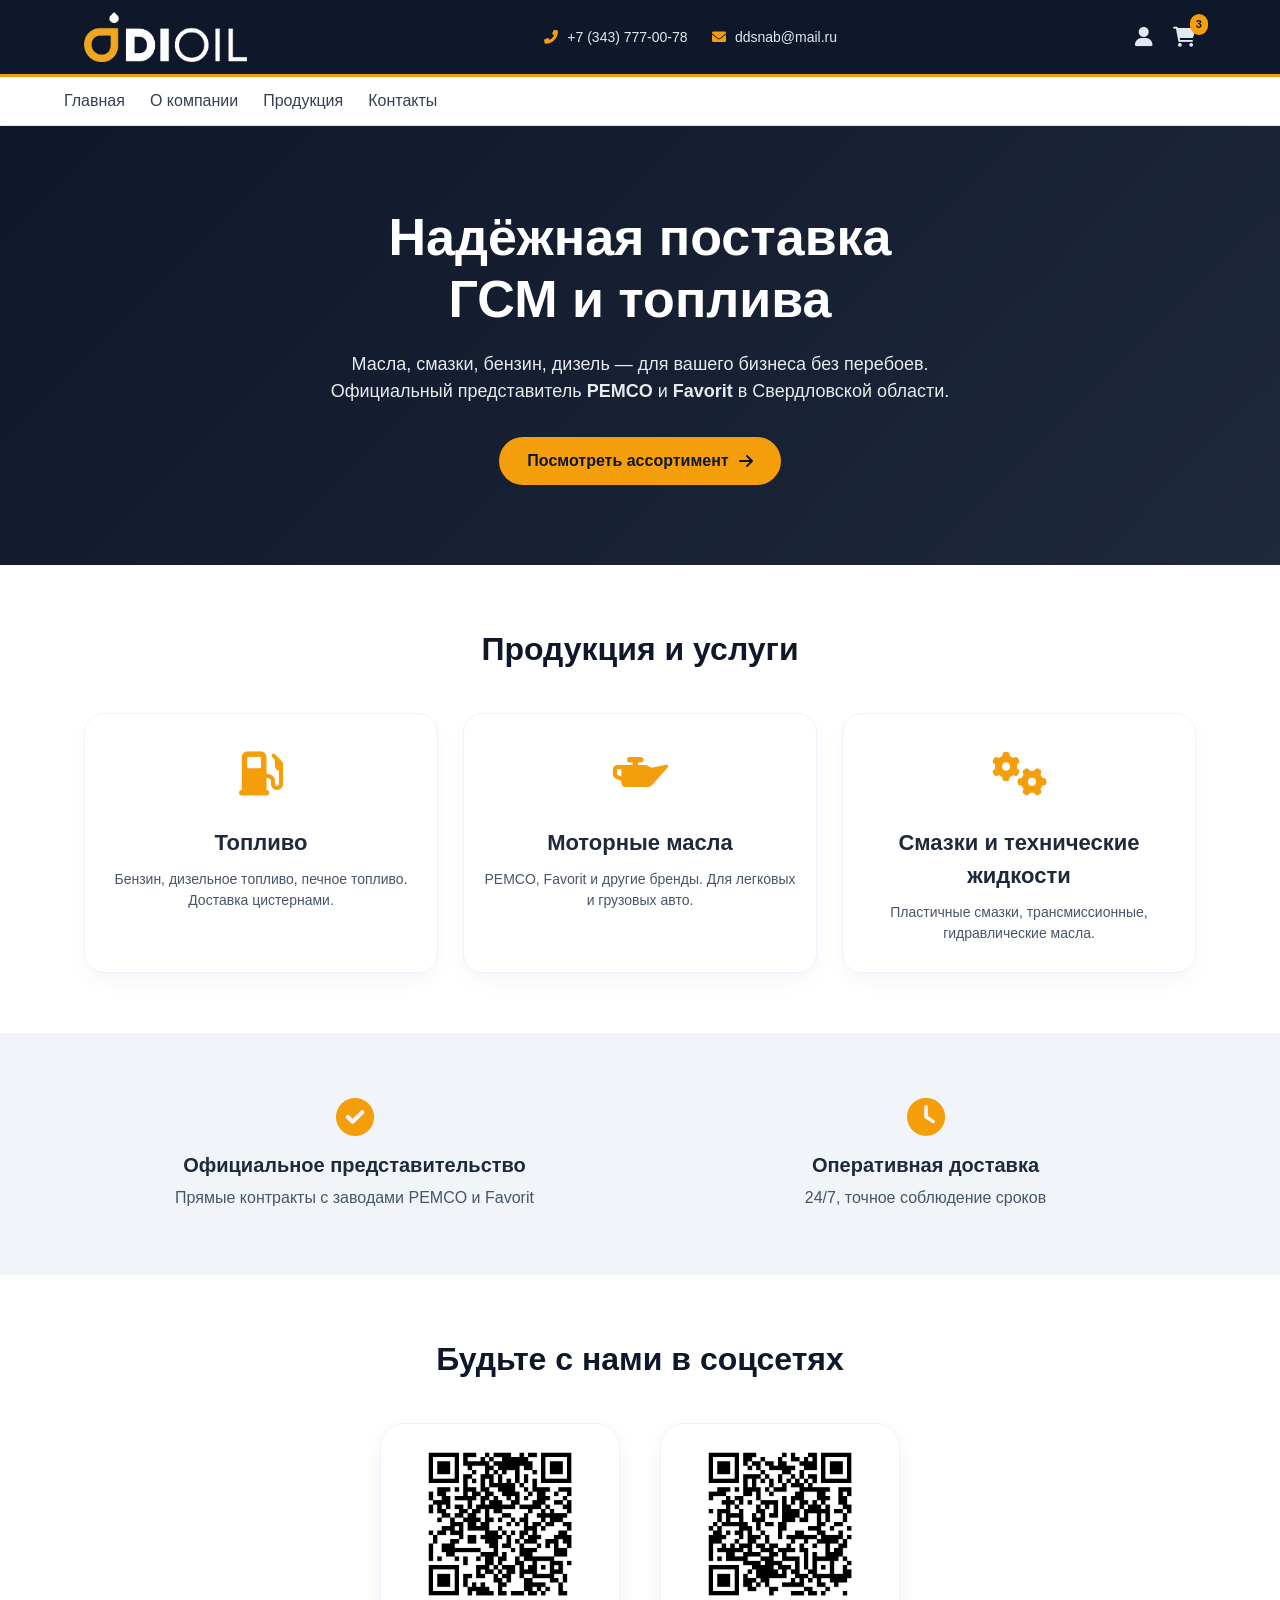
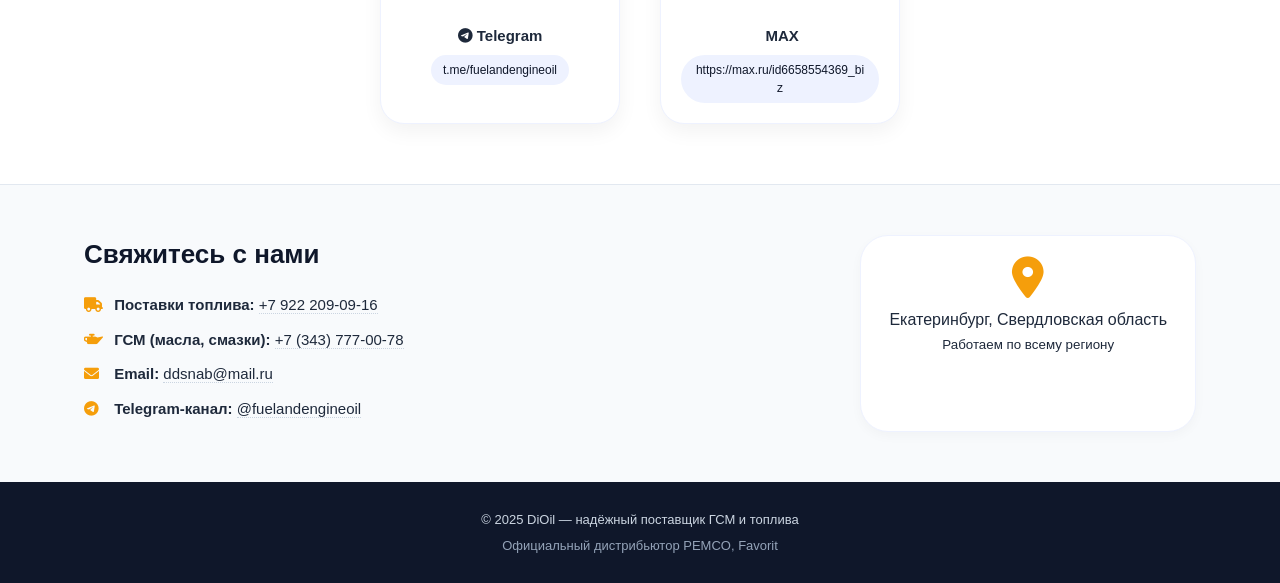
==== index.html @ 2f02ef15 "com" ====
<!DOCTYPE html>
<html lang="ru">
<head>
    <meta charset="UTF-8">
    <meta name="viewport" content="width=device-width, initial-scale=1.0">
    <title>DiOil | Поставка ГСМ и топлива</title>
    <!-- Шрифты и иконки (легковесные) -->

    <link rel="stylesheet" href="https://cdnjs.cloudflare.com/ajax/libs/font-awesome/6.0.0-beta3/css/all.min.css">
    <link rel="stylesheet" href="css/common.css">
    <link rel="stylesheet" href="css/index.css">
</head>
<body>
<script>
    if (window.location.hash === "") {
        window.scrollTo(0, 0);
    }
    history.scrollRestoration = "manual";
</script>
<header class="header">
    <div class="container header-container">
   <div class="logo">
            <img src="logo.png" alt="DiOil" class="logo-img">
        </div>
        <div class="header-contacts">
            <a href="tel:+73437770078"><i class="fas fa-phone-alt"></i> +7 (343) 777-00-78</a>
            <a href="mailto:ddsnab@mail.ru"><i class="fas fa-envelope"></i> ddsnab@mail.ru</a>           
        </div>
                <div class="header-actions">
            <a href="profile.html" class="profile-icon"><i class="fas fa-user"></i></a>
            <a href="cart.html" class="cart-icon">
                <i class="fas fa-shopping-cart"></i>
                <span class="cart-count" id="cartCount">3</span>
            </a>
        </div>
    </div>
</header>

<nav class="navbar">
    <div class="container nav-container">
        <a href="#">Главная</a>
        <a href="about.html">О компании</a>
        <a href="products.html">Продукция</a>
        <a href="#contacts">Контакты</a>
    </div>
</nav>

<section class="hero">
    <div class="container hero-content">
        <h1>Надёжная поставка <br> ГСМ и топлива</h1>
        <p>Масла, смазки, бензин, дизель — для вашего бизнеса без перебоев. <br> Официальный представитель <strong>PEMCO</strong> и <strong>Favorit</strong> в Свердловской области.</p>
        <a href="products.html" class="btn-primary">Посмотреть ассортимент <i class="fas fa-arrow-right"></i></a>
    </div>
</section>

<section class="products">
    <div class="container">
        <h2 class="section-title">Продукция и услуги</h2>
        <div class="products-grid">
            <div class="product-card">
                <div class="product-icon"><i class="fas fa-gas-pump"></i></div>
                <h3>Топливо</h3>
                <p>Бензин, дизельное топливо, печное топливо. Доставка цистернами.</p>
            </div>
            <div class="product-card">
                <div class="product-icon"><i class="fas fa-oil-can"></i></div>
                <h3>Моторные масла</h3>
                <p>PEMCO, Favorit и другие бренды. Для легковых и грузовых авто.</p>
            </div>
            <div class="product-card">
                <div class="product-icon"><i class="fas fa-cogs"></i></div>
                <h3>Смазки и технические жидкости</h3>
                <p>Пластичные смазки, трансмиссионные, гидравлические масла.</p>
            </div>
        </div>
    </div>
</section>

<section class="features">
    <div class="container">
        <div class="features-inner">
            <div class="feature">
                <i class="fas fa-check-circle"></i>
                <h4>Официальное представительство</h4>
                <p>Прямые контракты с заводами PEMCO и Favorit</p>
            </div>
            <div class="feature">
                <i class="fas fa-clock"></i>
                <h4>Оперативная доставка</h4>
                <p>24/7, точное соблюдение сроков</p>
            </div>
        </div>
    </div>
</section>

<section class="qr-section">
    <div class="container">
        <h2 class="section-title">Будьте с нами в соцсетях</h2>
        <div class="qr-row">
            <div class="qr-card">
                <img src="TG_ditreid.png" alt="QR-код Telegram">
                <p><i class="fab fa-telegram-plane"></i> Telegram </p>
                <a href="https://t.me/fuelandengineoil" class="qr-link">t.me/fuelandengineoil</a>
            </div>
            <div class="qr-card">
                <img src="MAX_ditreid.png" alt="QR-код Макс">
                <p><i class="fas fa-max-plane"></i> MAX </p>
                <a href="https://max.ru/id6658554369_biz" class="qr-link">https://max.ru/id6658554369_biz</a>
            </div>
        </div>
    </div>
</section>

<section class="contacts" id="contacts">
    <div class="container contacts-wrapper">
        <div class="contacts-info">
            <h3>Свяжитесь с нами</h3>
            <p><i class="fas fa-truck"></i> <strong>Поставки топлива:</strong> <a href="tel:+79222090916">+7 922 209-09-16</a></p>
            <p><i class="fas fa-oil-can"></i> <strong>ГСМ (масла, смазки):</strong> <a href="tel:+73437770078">+7 (343) 777-00-78</a></p>
            <p><i class="fas fa-envelope"></i> <strong>Email:</strong> <a href="mailto:ddsnab@mail.ru">ddsnab@mail.ru</a></p>
            <p><i class="fab fa-telegram"></i> <strong>Telegram-канал:</strong> <a href="https://t.me/fuelandengineoil">@fuelandengineoil</a></p>
        </div>
        <div class="contacts-map">
            <i class="fas fa-map-marker-alt"></i>
            <p>Екатеринбург, Свердловская область</p>
            <small>Работаем по всему региону</small>
        </div>
    </div>
</section>

<footer class="footer">
    <div class="container footer-inner">
        <p>© 2025 DiOil — надёжный поставщик ГСМ и топлива</p>
        <p>Официальный дистрибьютор PEMCO, Favorit</p>
    </div>
</footer>

</body>
</html>
---- css/common.css ----
* {
    margin: 0;
    padding: 0;
    box-sizing: border-box;
}
html {
    scroll-behavior: smooth;
}

body {
    font-family: 'Inter', sans-serif;
    background-color: #f8fafc;
    color: #1e293b;
    line-height: 1.5;
}

.container {
    max-width: 90%;
    margin: 0 auto;
    padding: 0 20px;
}

/* Header */
.header {
    background-color: #0f172a;
    padding: 12px 0;
    border-bottom: 3px solid #f59e0b;
}

.header-container {
    display: flex;
    justify-content: space-between;
    align-items: center;
    flex-wrap: wrap;
    gap: 15px;
}

.logo {
    line-height: 0;
}

.logo-img {
    height: 50px;
    width: auto;
    display: block;
}

.header-contacts a {
    color: #e2e8f0;
    text-decoration: none;
    margin-left: 20px;
    transition: 0.2s;
    font-size: 14px;
}

.header-contacts a:first-child {
    margin-left: 0;
}

.header-contacts a i {
    margin-right: 5px;
    color: #f59e0b;
}

.header-contacts a:hover {
    color: #f59e0b;
}

/* Иконки корзины и профиля */
.header-actions {
    display: flex;
    gap: 20px;
    align-items: center;
}

.header-actions a {
    color: #e2e8f0;
    text-decoration: none;
    font-size: 20px;
    transition: 0.2s;
    position: relative;
}

.header-actions a:hover {
    color: #f59e0b;
}

.cart-count {
    position: absolute;
    top: -8px;
    right: -12px;
    background: #f59e0b;
    color: #0f172a;
    font-size: 11px;
    font-weight: bold;
    padding: 2px 6px;
    border-radius: 20px;
    min-width: 18px;
    text-align: center;
}

/* Navbar */
.navbar {
    background-color: white;
    box-shadow: 0 1px 3px rgba(0,0,0,0.05);
    border-bottom: 1px solid #e2e8f0;
}

.nav-container {
    display: flex;
    gap: 25px;
    padding: 12px 0;
    flex-wrap: wrap;
}

.nav-container a {
    text-decoration: none;
    color: #334155;
    font-weight: 500;
    transition: 0.2s;
}

.nav-container a:hover {
    color: #f59e0b;
}

.nav-container a.active {
    color: #f59e0b;
    border-bottom: 2px solid #f59e0b;
}

/* Buttons */
.btn-primary {
    display: inline-flex;
    align-items: center;
    gap: 10px;
    background-color: #f59e0b;
    color: #0f172a;
    padding: 12px 28px;
    border-radius: 40px;
    font-weight: 600;
    text-decoration: none;
    transition: 0.2s;
    font-size: 16px;
    border: none;
    cursor: pointer;
}

.btn-primary:hover {
    background-color: #d97706;
    transform: translateY(-2px);
    box-shadow: 0 8px 20px rgba(0,0,0,0.15);
}

/* Section title */
.section-title {
    text-align: center;
    font-size: 32px;
    font-weight: 700;
    color: #0f172a;
    margin-bottom: 40px;
}

/* Footer */
.footer {
    background-color: #0f172a;
    color: #94a3b8;
    padding: 28px 0;
    text-align: center;
    font-size: 13px;
}

.footer-inner p:first-child {
    margin-bottom: 6px;
    color: #cbd5e1;
}

/* Page hero (общий для внутренних страниц) */
.page-hero {
    background: linear-gradient(135deg, #0f172a 0%, #1e293b 100%);
    color: white;
    padding: 50px 0;
    text-align: center;
}

.page-hero h1 {
    font-size: 42px;
    margin-bottom: 15px;
}

.page-hero p {
    font-size: 18px;
    opacity: 0.9;
}

/* Responsive */
@media (max-width: 768px) {
    .container {
        padding: 0 12px;
    }
    
    .header-container {
        flex-direction: column;
        text-align: center;
    }
    
    .header-contacts a {
        margin: 0 10px;
    }
    
    .nav-container {
        justify-content: center;
        gap: 18px;
    }
    
    .page-hero h1 {
        font-size: 32px;
    }
    
    .section-title {
        font-size: 26px;
        margin-bottom: 30px;
    }
}
---- css/index.css ----
/* Hero */
.hero {
    background: linear-gradient(135deg, #0f172a 0%, #1e293b 100%);
    color: white;
    padding: 80px 0;
    text-align: center;
}

.hero-content h1 {
    font-size: 52px;
    font-weight: 800;
    margin-bottom: 20px;
    line-height: 1.2;
}

.hero-content p {
    font-size: 18px;
    opacity: 0.9;
    margin-bottom: 32px;
    max-width: 700px;
    margin-left: auto;
    margin-right: auto;
}

/* Products (главная) */
.products {
    padding: 60px 0;
    background: white;
}

.products-grid {
    display: flex;
    gap: 25px;
    flex-wrap: wrap;
    justify-content: center;
}

.product-card {
    flex: 1;
    min-width: 240px;
    background: #ffffff;
    border-radius: 20px;
    padding: 28px 20px;
    text-align: center;
    box-shadow: 0 10px 25px -5px rgba(0,0,0,0.05);
    transition: 0.2s;
    border: 1px solid #eef2ff;
}

.product-card:hover {
    transform: translateY(-5px);
    box-shadow: 0 20px 30px -12px rgba(0,0,0,0.1);
    border-color: #f59e0b40;
}

.product-icon {
    font-size: 44px;
    color: #f59e0b;
    margin-bottom: 18px;
}

.product-card h3 {
    font-size: 22px;
    margin-bottom: 10px;
    font-weight: 600;
}

.product-card p {
    color: #475569;
    font-size: 14px;
}

/* Features */
.features {
    background-color: #f1f5f9;
    padding: 50px 0;
}

.features-inner {
    display: flex;
    gap: 30px;
    flex-wrap: wrap;
    justify-content: space-between;
}

.feature {
    flex: 1;
    text-align: center;
    padding: 15px;
}

.feature i {
    font-size: 38px;
    color: #f59e0b;
    margin-bottom: 14px;
}

.feature h4 {
    font-size: 20px;
    font-weight: 600;
    margin-bottom: 6px;
}

.feature p {
    color: #475569;
}

/* QR section */
.qr-section {
    padding: 60px 0;
    background: white;
}

.qr-row {
    display: flex;
    justify-content: center;
    gap: 40px;
    flex-wrap: wrap;
}

.qr-card {
    text-align: center;
    background: #ffffff;
    padding: 20px;
    border-radius: 24px;
    box-shadow: 0 8px 20px rgba(0,0,0,0.05);
    transition: 0.2s;
    width: 240px;
    border: 1px solid #eef2ff;
}

.qr-card img {
    width: 160px;
    height: auto;
    margin-bottom: 14px;
}

.qr-card p {
    font-weight: 600;
    margin-bottom: 8px;
    font-size: 15px;
}

.qr-link {
    display: inline-block;
    background-color: #eef2ff;
    padding: 6px 12px;
    border-radius: 40px;
    text-decoration: none;
    color: #0f172a;
    font-size: 12px;
    transition: 0.2s;
    word-break: break-all;
}

.qr-link:hover {
    background-color: #f59e0b;
    color: white;
}

/* Contacts */
.contacts {
    background-color: #f8fafc;
    padding: 50px 0;
    border-top: 1px solid #e2e8f0;
}

.contacts-wrapper {
    display: flex;
    justify-content: space-between;
    flex-wrap: wrap;
    gap: 30px;
}

.contacts-info h3 {
    font-size: 26px;
    margin-bottom: 20px;
    color: #0f172a;
}

.contacts-info p {
    margin-bottom: 12px;
    font-size: 15px;
}

.contacts-info i {
    width: 26px;
    color: #f59e0b;
}

.contacts-info a {
    color: #1e293b;
    text-decoration: none;
    border-bottom: 1px dotted #cbd5e1;
}

.contacts-info a:hover {
    color: #f59e0b;
    border-bottom-color: #f59e0b;
}

.contacts-map {
    text-align: center;
    background: white;
    padding: 20px 28px;
    border-radius: 28px;
    box-shadow: 0 4px 12px rgba(0,0,0,0.03);
    border: 1px solid #eef2ff;
}

.contacts-map i {
    font-size: 42px;
    color: #f59e0b;
    margin-bottom: 10px;
}

/* Responsive для главной */
@media (max-width: 768px) {
    .hero-content h1 {
        font-size: 32px;
    }
    .products-grid {
        flex-direction: column;
        align-items: center;
    }
    .features-inner {
        flex-direction: column;
    }
    .qr-row {
        flex-direction: column;
        align-items: center;
        gap: 25px;
    }
    .contacts-wrapper {
        flex-direction: column;
        align-items: center;
        text-align: center;
    }
    .contacts-info {
        text-align: center;
    }
}
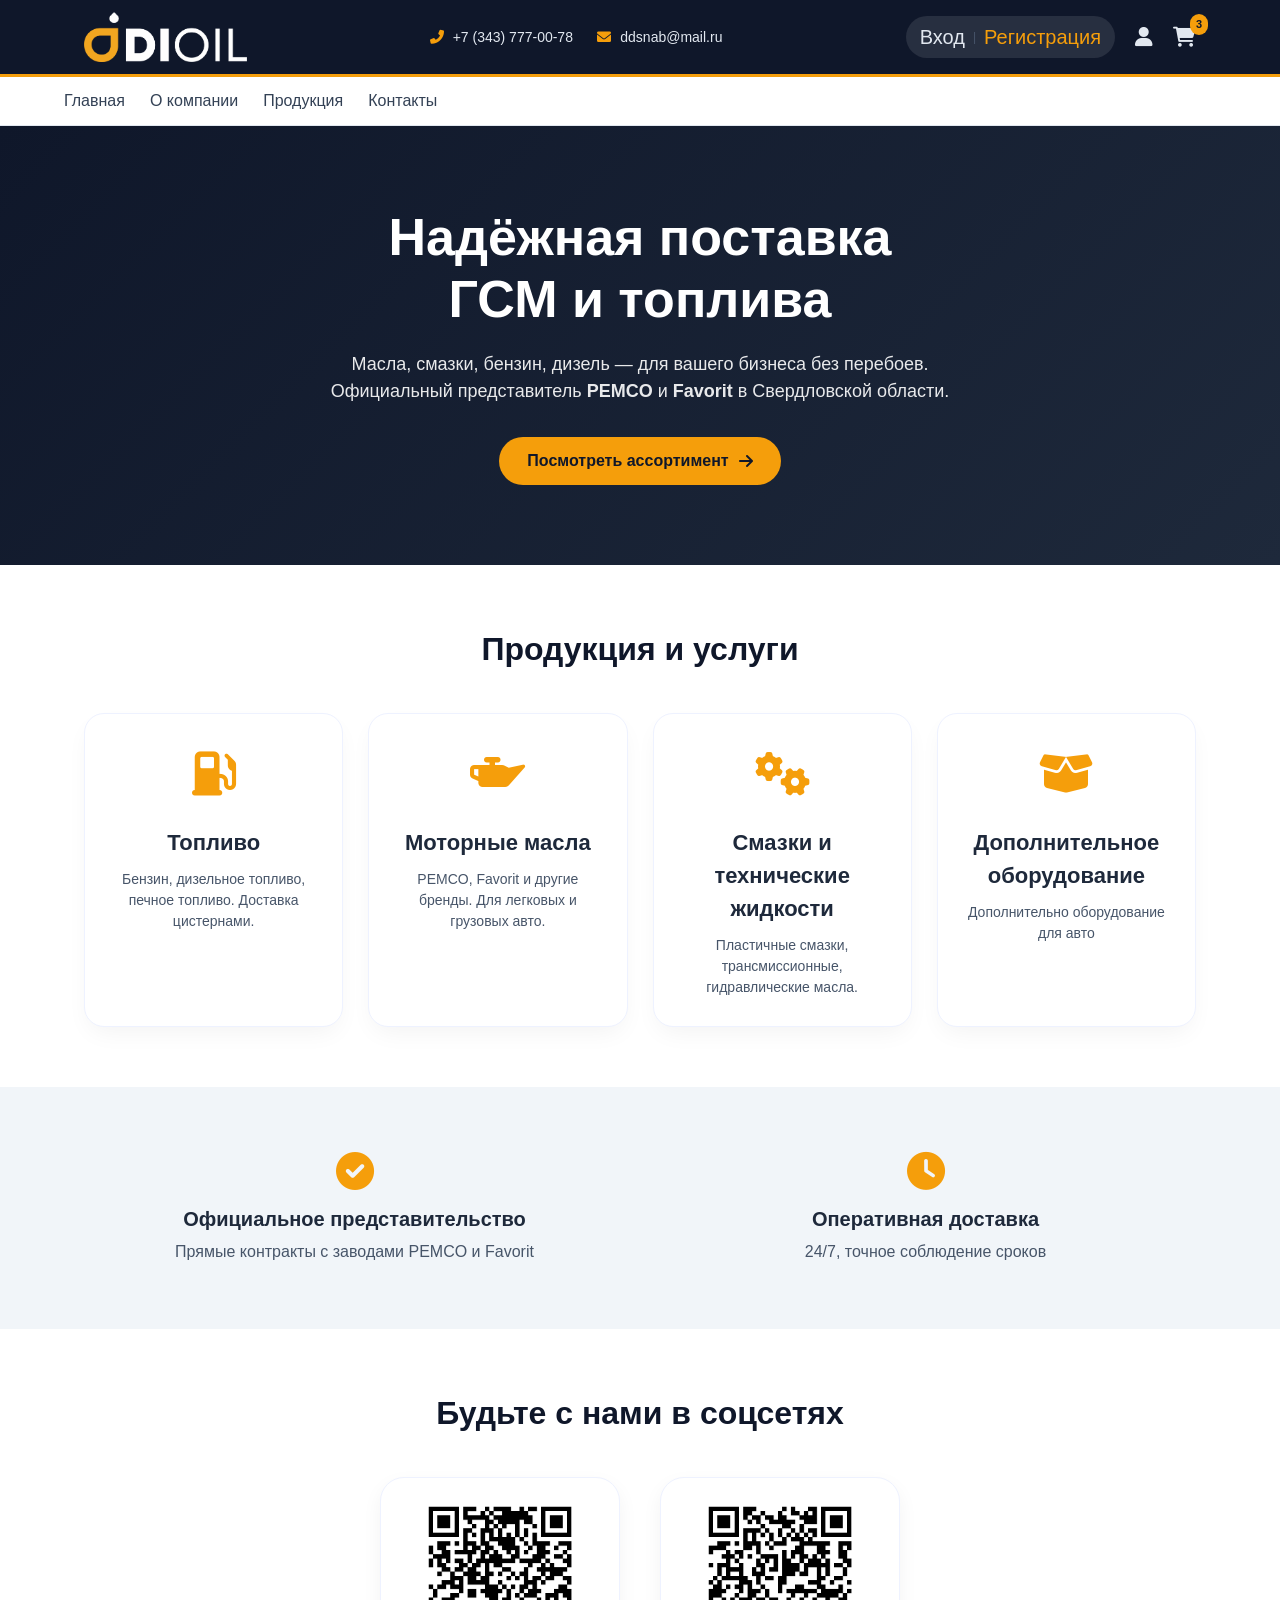
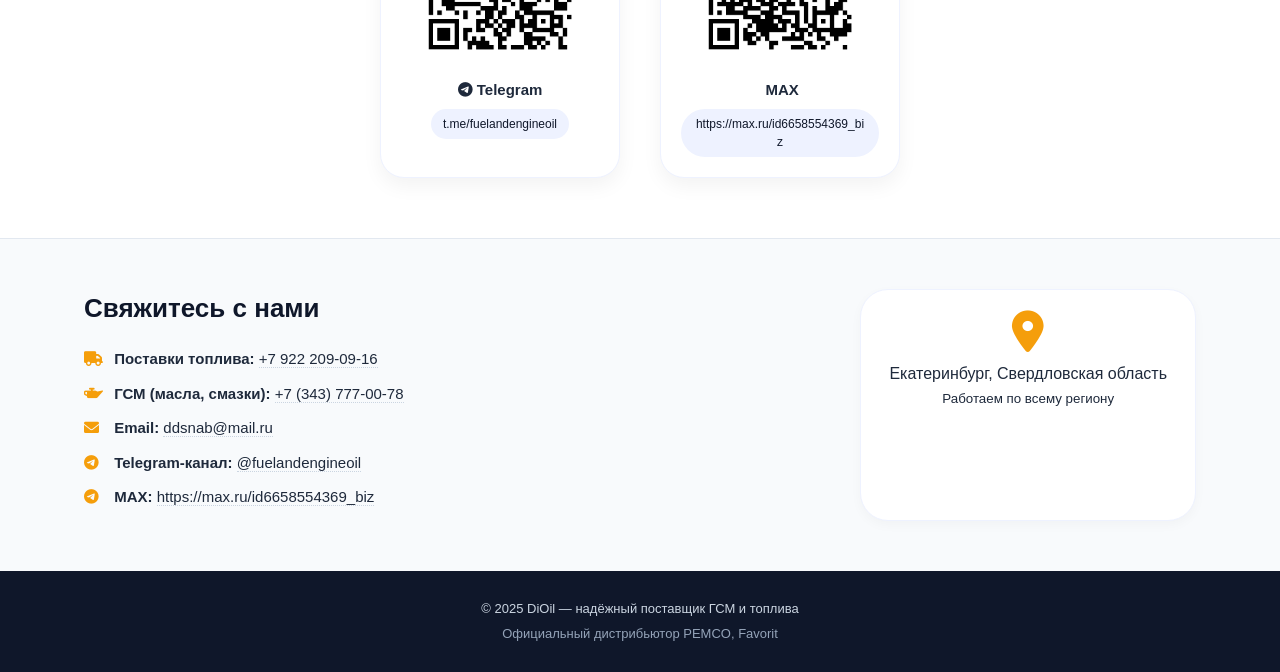
==== commit b07b92cb: "Update Maket" ====
--- a/index.html
+++ b/index.html
@@ -27,6 +27,11 @@
             <a href="mailto:ddsnab@mail.ru"><i class="fas fa-envelope"></i> ddsnab@mail.ru</a>           
         </div>
                 <div class="header-actions">
+                       <div class="auth-links">
+                <a href="login.html" class="auth-link">Вход</a>
+                <span class="auth-divider">|</span>
+                <a href="register.html" class="auth-link active">Регистрация</a>
+            </div>
             <a href="profile.html" class="profile-icon"><i class="fas fa-user"></i></a>
             <a href="cart.html" class="cart-icon">
                 <i class="fas fa-shopping-cart"></i>
@@ -71,6 +76,11 @@
                 <div class="product-icon"><i class="fas fa-cogs"></i></div>
                 <h3>Смазки и технические жидкости</h3>
                 <p>Пластичные смазки, трансмиссионные, гидравлические масла.</p>
+            </div>
+                        <div class="product-card">
+                <div class="product-icon"><i class="fas fa-box-open"></i></div>
+                <h3>Дополнительное оборудование</h3>
+                <p>Дополнительно оборудование для авто</p>
             </div>
         </div>
     </div>
@@ -119,6 +129,7 @@
             <p><i class="fas fa-oil-can"></i> <strong>ГСМ (масла, смазки):</strong> <a href="tel:+73437770078">+7 (343) 777-00-78</a></p>
             <p><i class="fas fa-envelope"></i> <strong>Email:</strong> <a href="mailto:ddsnab@mail.ru">ddsnab@mail.ru</a></p>
             <p><i class="fab fa-telegram"></i> <strong>Telegram-канал:</strong> <a href="https://t.me/fuelandengineoil">@fuelandengineoil</a></p>
+              <p><i class="fab fa-telegram"></i> <strong>MAX:</strong> <a href="https://max.ru/id6658554369_biz">https://max.ru/id6658554369_biz</a></p>
         </div>
         <div class="contacts-map">
             <i class="fas fa-map-marker-alt"></i>
--- a/css/common.css
+++ b/css/common.css
@@ -34,7 +34,35 @@
     flex-wrap: wrap;
     gap: 15px;
 }
-
+.auth-links {
+    display: flex;
+    align-items: center;
+    gap: 8px;
+    background: rgba(255,255,255,0.1);
+    padding: 6px 14px;
+    border-radius: 40px;
+}
+
+.auth-link {
+    color: #e2e8f0;
+    text-decoration: none;
+    font-size: 13px;
+    font-weight: 500;
+    transition: 0.2s;
+}
+
+.auth-link:hover {
+    color: #f59e0b;
+}
+
+.auth-link.active {
+    color: #f59e0b;
+}
+
+.auth-divider {
+    color: #475569;
+    font-size: 12px;
+}
 .logo {
     line-height: 0;
 }
